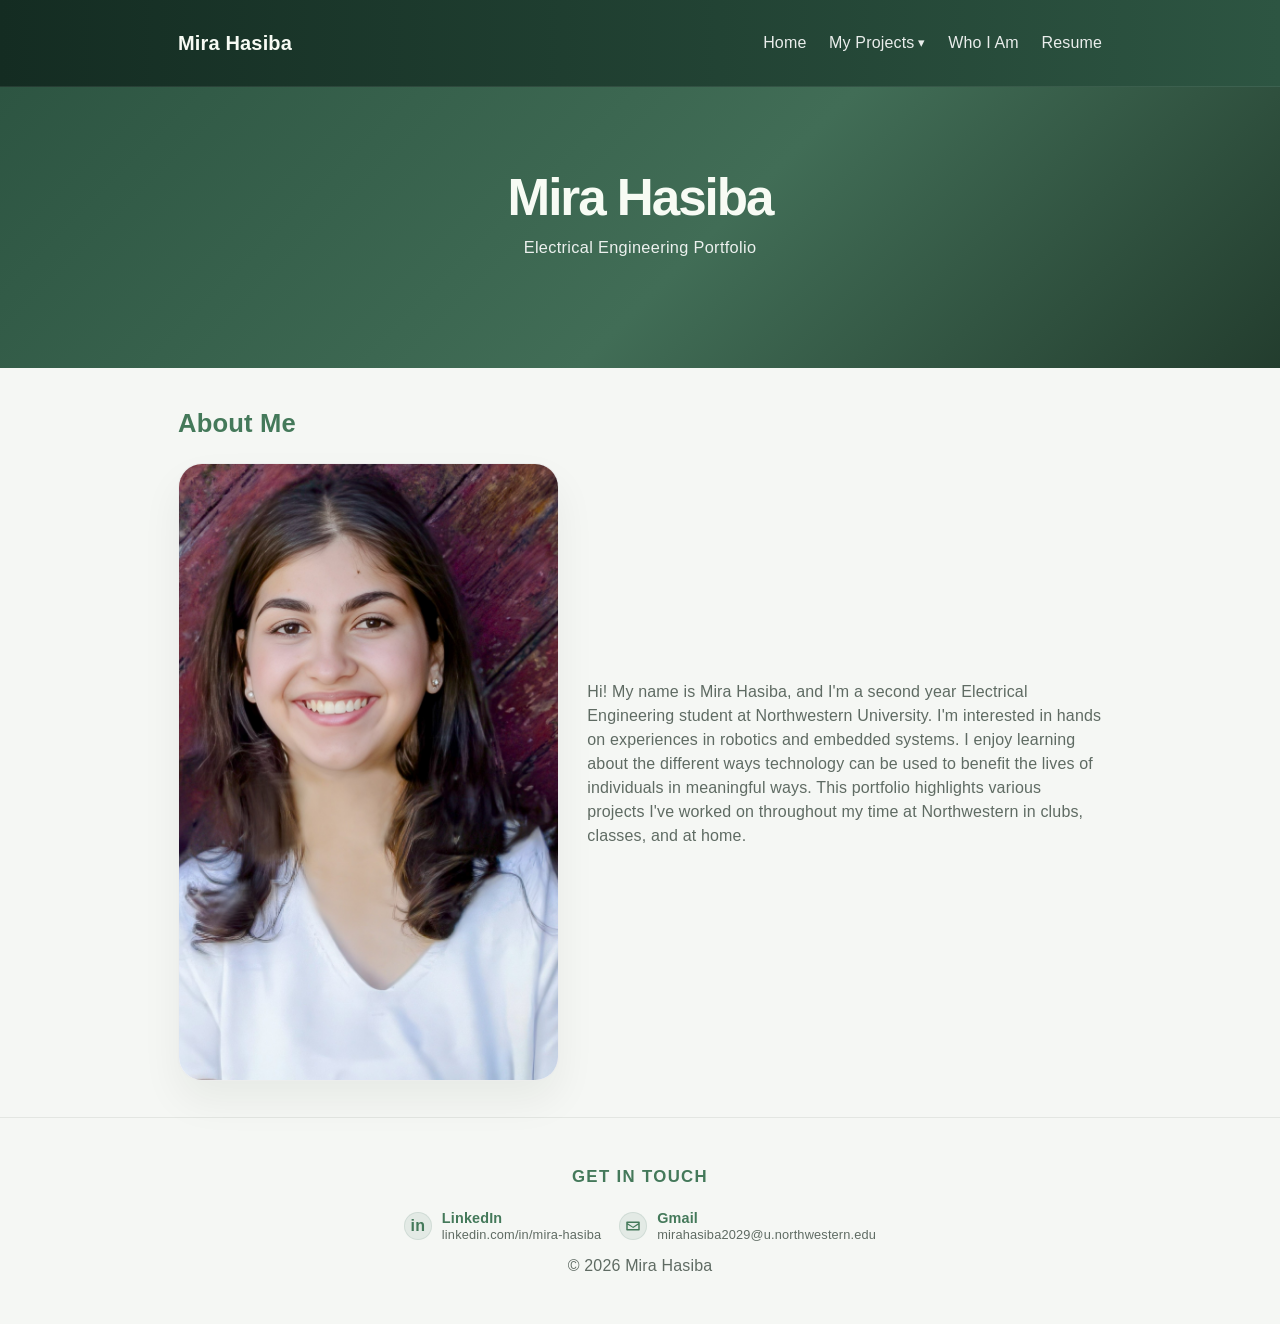
==== index.html @ b0ea77f5 "Update portfolio website" ====
<!doctype html>
<html lang="en">
  <head>
    <meta charset="utf-8" />
    <meta name="viewport" content="width=device-width, initial-scale=1" />
    <title>Mira Hasiba — Projects</title>
    <link rel="stylesheet" href="assets/css/styles.css">
  </head>
  <body>
    <header class="site-header">
      <div class="container">
        <h1 class="logo">Mira Hasiba</h1>
        <nav class="nav">
          <a href="index.html">Home</a>
          <div class="nav-dropdown">
            <button type="button" class="dropdown-trigger" aria-haspopup="true" aria-expanded="false" aria-controls="project-menu">
              My Projects
              <span class="dropdown-icon">▾</span>
            </button>
            <div id="project-menu" class="dropdown-menu" role="menu" aria-label="Project selector">
              <a class="dropdown-item" href="engineering.html#project-1" role="menuitem">StepBuddy</a>
              <a class="dropdown-item" href="engineering.html#project-2" role="menuitem">PillPal</a>
            </div>
          </div>
          <a href="about.html">Who I Am</a>
          <a href="resume.html">Resume</a>
        </nav>
      </div>
    </header>

    <main>
      <section class="hero-band">
        <div id="about" class="container hero">
          <div class="hero-text">
            <h2>Mira Hasiba</h2>
            <p class="lead">Electrical Engineering Portfolio</p>
          </div>
        </div>
      </section>

      <section class="content-band">
        <div id="who-i-am" class="container contact">
          <h2>About Me</h2>
          <div class="about-grid">
            <div class="about-photo">
              <img src="assets/css/mira1.jpeg" alt="Mira Hasiba">
            </div>
            <div class="about-text">
              <p>Hi! My name is Mira Hasiba, and I'm a second year Electrical Engineering student at Northwestern University. I'm interested in hands on experiences in robotics and embedded systems. I enjoy learning about the different ways technology can be used to benefit the lives of individuals in meaningful ways. This portfolio highlights various projects I've worked on throughout my time at Northwestern in clubs, classes, and at home.</p>
            </div>
          </div>
        </div>
      </section>
    </main>

    <footer class="site-footer">
      <div class="container">
        <h3 class="footer-heading">Get in touch</h3>
        <div class="footer-links" aria-label="Contact links">
          <div class="contact-item">
            <a href="https://www.linkedin.com/in/mira-hasiba" target="_blank" rel="noopener noreferrer" class="contact-link" aria-label="Visit Mira on LinkedIn">
              <span class="contact-icon" aria-hidden="true">in</span>
            </a>
            <a href="https://www.linkedin.com/in/mira-hasiba" target="_blank" rel="noopener noreferrer" class="contact-text-link" aria-label="Open Mira's LinkedIn profile">
              <span class="contact-title">LinkedIn</span>
              <span class="contact-detail">linkedin.com/in/mira-hasiba</span>
            </a>
          </div>
          <div class="contact-item">
            <a href="mailto:mirahasiba2029@u.northwestern.edu" class="contact-link" aria-label="Email Mira">
              <svg viewBox="0 0 24 24" aria-hidden="true" class="contact-icon email-icon">
                <path d="M4 6h16a1 1 0 0 1 1 1v10a1 1 0 0 1-1 1H4a1 1 0 0 1-1-1V7a1 1 0 0 1 1-1Zm1 2v.2l7 4.7 7-4.7V8H5Zm14 8V10.3l-6.2 4.1a1 1 0 0 1-1.1 0L5 10.3V16h14Z"/>
              </svg>
            </a>
            <a href="mailto:mirahasiba2029@u.northwestern.edu" class="contact-text-link" aria-label="Send Mira an email">
              <span class="contact-title">Gmail</span>
              <span class="contact-detail">mirahasiba2029@u.northwestern.edu</span>
            </a>
          </div>
        </div>
        <div>© <span id="year"></span> Mira Hasiba</div>
      </div>
    </footer>

    <script>
      const dropdownTrigger = document.querySelector('.dropdown-trigger');
      const dropdownMenu = document.getElementById('project-menu');

      dropdownTrigger.addEventListener('click', () => {
        const isOpen = dropdownMenu.style.display === 'block';
        dropdownMenu.style.display = isOpen ? 'none' : 'block';
        dropdownTrigger.setAttribute('aria-expanded', String(!isOpen));
      });

      document.addEventListener('click', event => {
        if (!event.target.closest('.nav-dropdown')) {
          dropdownMenu.style.display = 'none';
          dropdownTrigger.setAttribute('aria-expanded', 'false');
        }
      });

      document.getElementById('year').textContent = new Date().getFullYear();
    </script>
  </body>
</html>
---- assets/css/styles.css ----
:root{
  --bg:#142c22;
  --hero:#2d5542;
  --hero-2:#416d56;
  --surface:#f5f7f4;
  --card:#ffffff;
  --muted:#5f6b63;
  --accent:#9dc2a8;
  --accent-strong:#44795a;
  --text:#f7fbf4;
  --text-dark:#21362b;
  --border:rgba(15,33,24,0.08);
}
*{box-sizing:border-box}
body{margin:0;font-family:"Inter", "Segoe UI", Roboto, Arial, sans-serif;background:var(--surface);color:var(--text-dark);line-height:1.5;letter-spacing:0.01em}
a{color:inherit}
.container{max-width:980px;margin:0 auto;padding:28px}
.site-header{background:linear-gradient(90deg, var(--bg) 0%, var(--hero) 100%);border-bottom:1px solid rgba(255,255,255,0.08);backdrop-filter:blur(6px)}

h1,h2,h3,h4{color:var(--accent-strong)}
.hero-text h2{color:var(--text)}
.site-header .container{display:flex;align-items:center;justify-content:space-between}
.logo{margin:0;font-size:1.25rem;color:var(--text);font-weight:700}
.nav > a{color:rgba(255,255,255,0.9);text-decoration:none;margin-left:18px}
.nav > a:hover{color:var(--text)}
.hero-band{background:linear-gradient(135deg, var(--hero) 0%, var(--hero-2) 55%, #233d2e 100%);color:var(--text)}
.hero{padding:84px 0 92px}
.hero-text{text-align:center;max-width:760px;margin:0 auto}
.hero-text h2{margin:0 0 10px;font-size:clamp(2.3rem, 4vw, 3.6rem);font-weight:700;letter-spacing:-0.04em;line-height:1.05;text-transform:none}
.hero-text .lead{color:rgba(255,255,255,0.9);margin-top:6px;font-size:1.02rem;max-width:680px;margin-left:auto;margin-right:auto;font-weight:500;letter-spacing:0.02em}
.content-band{background:var(--surface)}
.contact{padding-top:36px;padding-bottom:36px}
.contact h2{margin-top:0;color:var(--accent-strong);font-size:1.6rem}
.contact p{color:var(--muted)}
.resume-page{padding-top:42px;padding-bottom:56px}
.resume-heading{text-align:center;margin:0 0 10px;font-size:clamp(2.4rem,5vw,4rem);line-height:1.05}
.resume-intro{text-align:center;color:var(--muted);margin:0 auto 24px;max-width:600px}
.resume-viewer{background:#fff;border:1px solid rgba(15,33,24,0.08);border-radius:20px;box-shadow:0 20px 40px rgba(15,33,24,0.08);overflow:hidden}
.resume-viewer iframe{display:block;width:100%;height:min(1100px,125vw);min-height:640px;border:0}
.resume-fallback{padding:32px;text-align:center;color:var(--muted)}
.resume-fallback a{color:var(--accent-strong);font-weight:700}
.about-grid{display:grid;grid-template-columns:minmax(0,1fr) minmax(0,1.35fr);gap:28px;align-items:center}
.contact a{color:var(--accent-strong)}
.nav-dropdown{position:relative;display:inline-flex;align-items:center}
.dropdown-trigger{background:none;border:none;color:rgba(255,255,255,0.9);padding:0;margin-left:18px;cursor:pointer;font:inherit;font-size:1rem;line-height:1.3;font-weight:500;letter-spacing:0.01em;display:inline-flex;align-items:center;gap:4px;text-decoration:none}
.dropdown-trigger:hover{color:var(--text)}
.dropdown-icon{font-size:0.8rem;line-height:1}
.dropdown-menu{position:absolute;top:calc(100% + 8px);right:0;min-width:220px;background:#fff;border:1px solid rgba(15,33,24,0.08);border-radius:18px;box-shadow:0 20px 40px rgba(15,33,24,0.12);padding:8px 0;display:none;z-index:20}
.dropdown-item{display:block;width:100%;margin:0;text-align:left;background:none;border:none;padding:12px 16px;color:var(--text-dark);font:inherit;cursor:pointer;text-decoration:none}
.dropdown-item:hover,.dropdown-item.active{background:rgba(157,194,168,0.14);color:var(--accent-strong)}
.project-grid{display:grid;gap:28px;margin-top:28px}
.project-card{display:none;background:#fff;border:1px solid rgba(15,33,24,0.08);border-radius:24px;box-shadow:0 20px 40px rgba(15,33,24,0.08);overflow:hidden}
.project-card.active{display:block}
.project-gallery{display:grid;grid-template-columns:repeat(3,minmax(0,1fr));gap:8px;max-width:820px;margin:28px auto 0;background:var(--border);padding:12px}
.project-gallery img{width:100%;height:auto;display:block;object-fit:contain;border-radius:16px}
.stepbuddy-hero{padding:32px 32px 0;background:linear-gradient(180deg, rgba(157,194,168,0.12), rgba(157,194,168,0));}
.eyebrow{margin:0 0 10px;color:var(--accent-strong);font-size:0.8rem;font-weight:700;letter-spacing:0.12em;text-transform:uppercase}
.stepbuddy-title{margin:0;font-size:clamp(2.4rem, 5vw, 4rem);line-height:1.05;letter-spacing:-0.05em;color:var(--accent-strong)}
.stepbuddy-image-wrap{max-width:820px;margin:22px auto 0;border:1px solid rgba(15,33,24,0.08);border-radius:22px;overflow:hidden;background:var(--border);box-shadow:0 18px 32px rgba(15,33,24,0.08)}
.stepbuddy-image-wrap img{display:block;width:100%;height:auto;object-fit:contain}
.pillpal-cover-image{width:auto !important;max-width:100%;height:auto !important;max-height:600px;object-fit:contain !important;margin:0 auto}
.pillpal-image-wrap{background:transparent;border:0;box-shadow:none}
.pillpal-image-wrap .pillpal-cover-image{width:100% !important;max-width:none;max-height:none}
.stepbuddy-caption{margin:16px 0 0;color:var(--muted);font-size:1rem;line-height:1.7}
.project-content{padding:28px}
.project-content h3{margin:0 0 14px;font-size:1.5rem;color:var(--accent-strong)}
.project-content p{margin:0 0 18px;color:var(--muted);line-height:1.75}
.project-details{margin:0 0 20px;padding:0;list-style:none;display:grid;gap:10px}
.project-details li{position:relative;padding-left:24px;color:var(--text-dark)}
.project-details li::before{content:"";position:absolute;left:0;top:8px;width:10px;height:10px;border-radius:50%;background:var(--accent)}
.project-section{margin-top:72px;padding-top:26px;border-top:1px solid rgba(15,33,24,0.08)}
.project-section:first-child{margin-top:0;padding-top:0;border-top:none}
.project-section h4{margin:0 0 12px;color:var(--accent-strong);font-size:1.8rem;letter-spacing:0.02em;text-transform:none}
.project-subsection{margin-top:18px}
.project-subsection h5{margin:0 0 8px;color:var(--accent-strong);font-size:1rem;line-height:1.3}
.project-subsection p{margin:0;color:var(--muted)}
.project-section ul{margin:0 0 18px;padding-left:18px;display:grid;gap:8px;color:var(--text-dark)}
.project-section li{color:var(--text-dark)}
.project-inline-image{max-width:820px;margin:18px auto 0;border:1px solid rgba(15,33,24,0.08);border-radius:18px;overflow:hidden;background:var(--border);box-shadow:0 14px 28px rgba(15,33,24,0.05)}
.project-inline-image img{display:block;width:100%;height:auto;object-fit:contain}
.sketch-image-wrap{background:transparent;border:0;box-shadow:none}
.sketch-image-wrap img{height:auto;object-fit:contain}
.cad-image-wrap{background:transparent;border:0;box-shadow:none}
.cad-image-wrap img{height:auto !important;object-fit:contain}
.project-inline-image--split{display:grid;grid-template-columns:repeat(2,minmax(0,1fr));gap:10px;padding:10px;background:var(--surface);border-radius:18px}
.project-inline-image--split img{height:auto;border-radius:12px}
.pillpal-components-gallery{display:grid;grid-template-columns:repeat(2,minmax(0,1fr));gap:16px;padding:16px;background:transparent;border:0;box-shadow:none;overflow:visible}
.pillpal-components-gallery figure{margin:0;min-width:0;border:1px solid rgba(15,33,24,0.08);border-radius:14px;overflow:hidden;background:var(--surface);box-shadow:0 10px 20px rgba(15,33,24,0.05)}
.pillpal-components-gallery img{width:100%;height:auto;aspect-ratio:auto;object-fit:contain;background:var(--surface)}
.electronics-schematics-heading{margin:18px 0 0;color:var(--accent-strong);font-size:1.2rem;text-align:center}
.links{margin:18px 0 0;font-size:0.95rem}
.links a{color:var(--accent-strong);text-decoration:none;font-weight:600}
.links a:hover{text-decoration:underline}

@media (max-width:900px){
  .project-inline-image--split{grid-template-columns:1fr;}
}

@media (max-width:640px){
  .stepbuddy-hero{padding:24px 24px 0}
  .stepbuddy-image-wrap img{height:auto}
  .project-inline-image img{height:auto}
  .project-inline-image--split img{height:auto}
}
.about-title{text-align:center;font-size:clamp(2.6rem,6vw,4.8rem);margin:18px 0 64px;line-height:1.05}
.hobby-row{display:flex;flex-direction:column;gap:24px;margin:0 0 96px}
.hobby-row:last-child{margin-bottom:18px}
.hobby-gallery{display:grid;gap:14px}
.hobby-gallery--three,.hobby-gallery--four,.hobby-gallery--five{grid-template-columns:1fr}
.hobby-gallery{width:100%}
.hobby-row--cross-stitching .hobby-gallery--three{grid-template-columns:1.5fr 1fr 1fr;align-items:center}
.hobby-row--reading .hobby-gallery--three{grid-template-columns:repeat(3,minmax(0,1fr));align-items:center}
.hobby-copy h3{margin:0 0 12px;color:var(--accent-strong);font-size:1.7rem}
.hobby-copy p{margin:0;color:var(--muted);line-height:1.75}
.about-photo{max-width:520px;margin:0 auto;background:#fff;border:1px solid rgba(15,33,24,0.08);border-radius:24px;overflow:hidden;box-shadow:0 20px 40px rgba(15,33,24,0.06)}
.about-photo img{width:100%;display:block;height:auto;object-fit:cover}
.about-text p{color:var(--muted);margin-top:0}
.about-text h3{margin-top:0;color:var(--accent-strong);font-size:1.3rem}
.about-image-card{width:min(100%,660px);margin:0 auto;background:#fff;border:1px solid rgba(15,33,24,0.08);border-radius:20px;overflow:hidden;box-shadow:0 20px 40px rgba(15,33,24,0.06)}
.about-image-card img{width:100%;height:auto;display:block;object-fit:contain;background:var(--surface)}
.hobby-row--reading .about-image-card{width:min(100%,540px)}
.site-footer{background:var(--surface);border-top:1px solid rgba(15,33,24,0.08);padding:18px 0;color:var(--muted);text-align:center}
.site-footer .container{display:flex;flex-direction:column;align-items:center;gap:12px}
.footer-heading{margin:0 0 8px;font-size:1.05rem;font-weight:700;letter-spacing:0.08em;text-transform:uppercase;color:var(--accent-strong)}

@media (max-width:900px){
  .project-gallery{grid-template-columns:repeat(2,minmax(0,1fr));}
}

@media (max-width:640px){
  .site-header .container{padding:8px 16px}
  .logo{font-size:1rem}
  .container{padding:16px}
  .hero{padding:60px 0 68px}
  .nav a{margin-left:10px;font-size:0.95rem}
  .project-gallery{grid-template-columns:1fr;}
  .project-gallery img{height:auto}
  .project-content{padding:20px}
  .about-grid{grid-template-columns:1fr}
  .about-image-card,.hobby-row--reading .about-image-card{width:100%}
  .hobby-row--cross-stitching .hobby-gallery--three{grid-template-columns:1fr}
  .hobby-row--reading .hobby-gallery--three{grid-template-columns:1fr}
  .about-title{margin:12px 0 42px}
  .hobby-row{gap:22px;margin-bottom:48px}
  .resume-page{padding-top:28px;padding-bottom:40px}
  .resume-viewer iframe{height:125vw;min-height:520px}
}

.footer-links{display:flex;gap:18px;justify-content:center;align-items:center;flex-wrap:wrap}
.contact-item{display:inline-flex;align-items:center;gap:10px;color:var(--accent-strong)}
.contact-link,.contact-text-link{text-decoration:none;color:inherit}
.contact-link{display:inline-flex;align-items:center;justify-content:center;width:28px;height:28px;border-radius:50%;background:rgba(31,93,69,0.08);border:1px solid rgba(31,93,69,0.10)}
.contact-icon{display:inline-flex;align-items:center;justify-content:center;width:28px;height:28px;border-radius:50%;font-size:1rem;font-weight:700;line-height:1;font-family:"Segoe UI", Arial, sans-serif}
.contact-text-link{display:flex;flex-direction:column;align-items:flex-start;line-height:1.2}
.contact-title{font-size:0.9rem;font-weight:700}
.contact-detail{font-size:0.8rem;color:var(--muted)}
.email-icon{width:18px;height:18px;display:block;fill:var(--accent-strong)}

@media (max-width:600px){.site-header .container{padding:8px 16px}.logo{font-size:1rem}.container{padding:16px}.hero{padding:60px 0 68px}.nav a{margin-left:10px;font-size:0.95rem}}
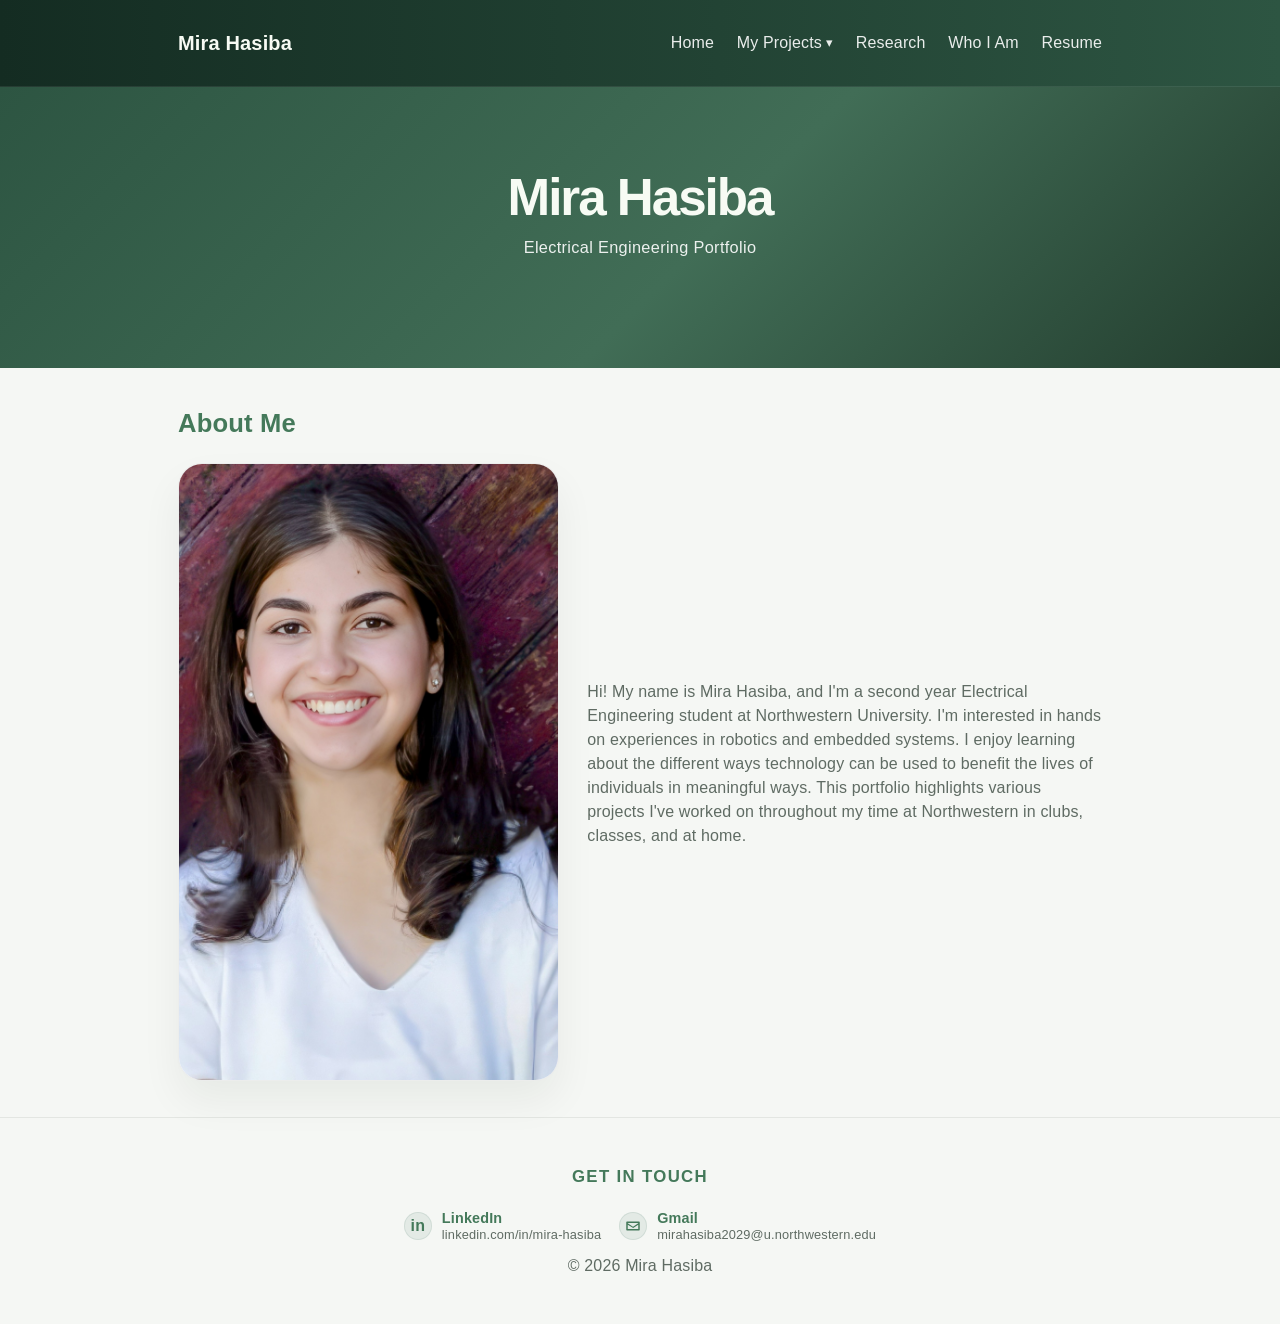
==== commit 29d6e78b: "Update portfolio website content and images" ====
--- a/index.html
+++ b/index.html
@@ -22,6 +22,7 @@
               <a class="dropdown-item" href="engineering.html#project-2" role="menuitem">PillPal</a>
             </div>
           </div>
+          <a href="research.html">Research</a>
           <a href="about.html">Who I Am</a>
           <a href="resume.html">Resume</a>
         </nav>
--- a/assets/css/styles.css
+++ b/assets/css/styles.css
@@ -102,7 +102,24 @@
   .project-inline-image img{height:auto}
   .project-inline-image--split img{height:auto}
 }
-.about-title{text-align:center;font-size:clamp(2.6rem,6vw,4.8rem);margin:18px 0 64px;line-height:1.05}
+.about-title{text-align:center;font-size:clamp(2.6rem,6vw,4.8rem);margin:18px 0 12px;line-height:1.05}
+.about-intro{text-align:center;color:var(--accent-strong);font-size:clamp(1.3rem,3vw,2rem);font-weight:700;margin:0 auto 64px}
+.research-title{text-align:center;font-size:clamp(2rem,5vw,3.8rem);margin:18px 0 10px;line-height:1.1}
+.research-subtitle{text-align:center;color:var(--accent-strong);font-size:1.1rem;font-weight:700;letter-spacing:0.12em;margin:0 auto 64px}
+.research-overview{max-width:760px;margin:0 auto 64px;color:var(--muted);line-height:1.75}
+.research-image-slots{display:grid;grid-template-columns:repeat(2,minmax(0,1fr));gap:16px;margin:18px 0}
+.research-image-slots--pair{display:flex;align-items:stretch}
+.research-image-slots--pair .research-image-slot{flex:1 1 0;min-width:0}
+.research-image-slots--pair .research-image-slot{border:0;border-radius:0;background:transparent;min-height:0;flex-direction:column;gap:10px}
+.research-image-slot{display:flex;align-items:center;justify-content:center;min-height:180px;border:2px dashed rgba(31,93,69,0.3);border-radius:14px;background:rgba(157,194,168,0.08);color:var(--muted);font-size:0.9rem}
+.research-image-figure .research-image-slot{border:0;border-radius:0;background:transparent;min-height:0;flex-direction:column;gap:10px}
+.research-image-slot img{display:block;width:100%;height:auto;max-height:320px;object-fit:contain;border-radius:10px}
+.research-image-label{color:var(--muted);font-size:0.9rem;text-align:center}
+.research-image-figure{display:block;margin:18px auto;max-width:820px;text-align:center}
+.research-image-figure img{display:block;width:100%;height:auto;border-radius:14px}
+.research-image-figure figcaption{margin-top:10px;color:var(--muted);font-size:0.9rem}
+.research-image-figure figcaption a{color:var(--accent-strong);font-weight:700}
+.research-image-slots:has(:only-child) .research-image-slot{grid-column:1 / -1}
 .hobby-row{display:flex;flex-direction:column;gap:24px;margin:0 0 96px}
 .hobby-row:last-child{margin-bottom:18px}
 .hobby-gallery{display:grid;gap:14px}
@@ -128,6 +145,8 @@
 }
 
 @media (max-width:640px){
+  .research-image-slots{grid-template-columns:1fr}
+  .research-image-slots--pair{display:flex}
   .site-header .container{padding:8px 16px}
   .logo{font-size:1rem}
   .container{padding:16px}
@@ -140,7 +159,8 @@
   .about-image-card,.hobby-row--reading .about-image-card{width:100%}
   .hobby-row--cross-stitching .hobby-gallery--three{grid-template-columns:1fr}
   .hobby-row--reading .hobby-gallery--three{grid-template-columns:1fr}
-  .about-title{margin:12px 0 42px}
+  .about-title{margin:12px 0 10px}
+  .about-intro{margin-bottom:42px}
   .hobby-row{gap:22px;margin-bottom:48px}
   .resume-page{padding-top:28px;padding-bottom:40px}
   .resume-viewer iframe{height:125vw;min-height:520px}
